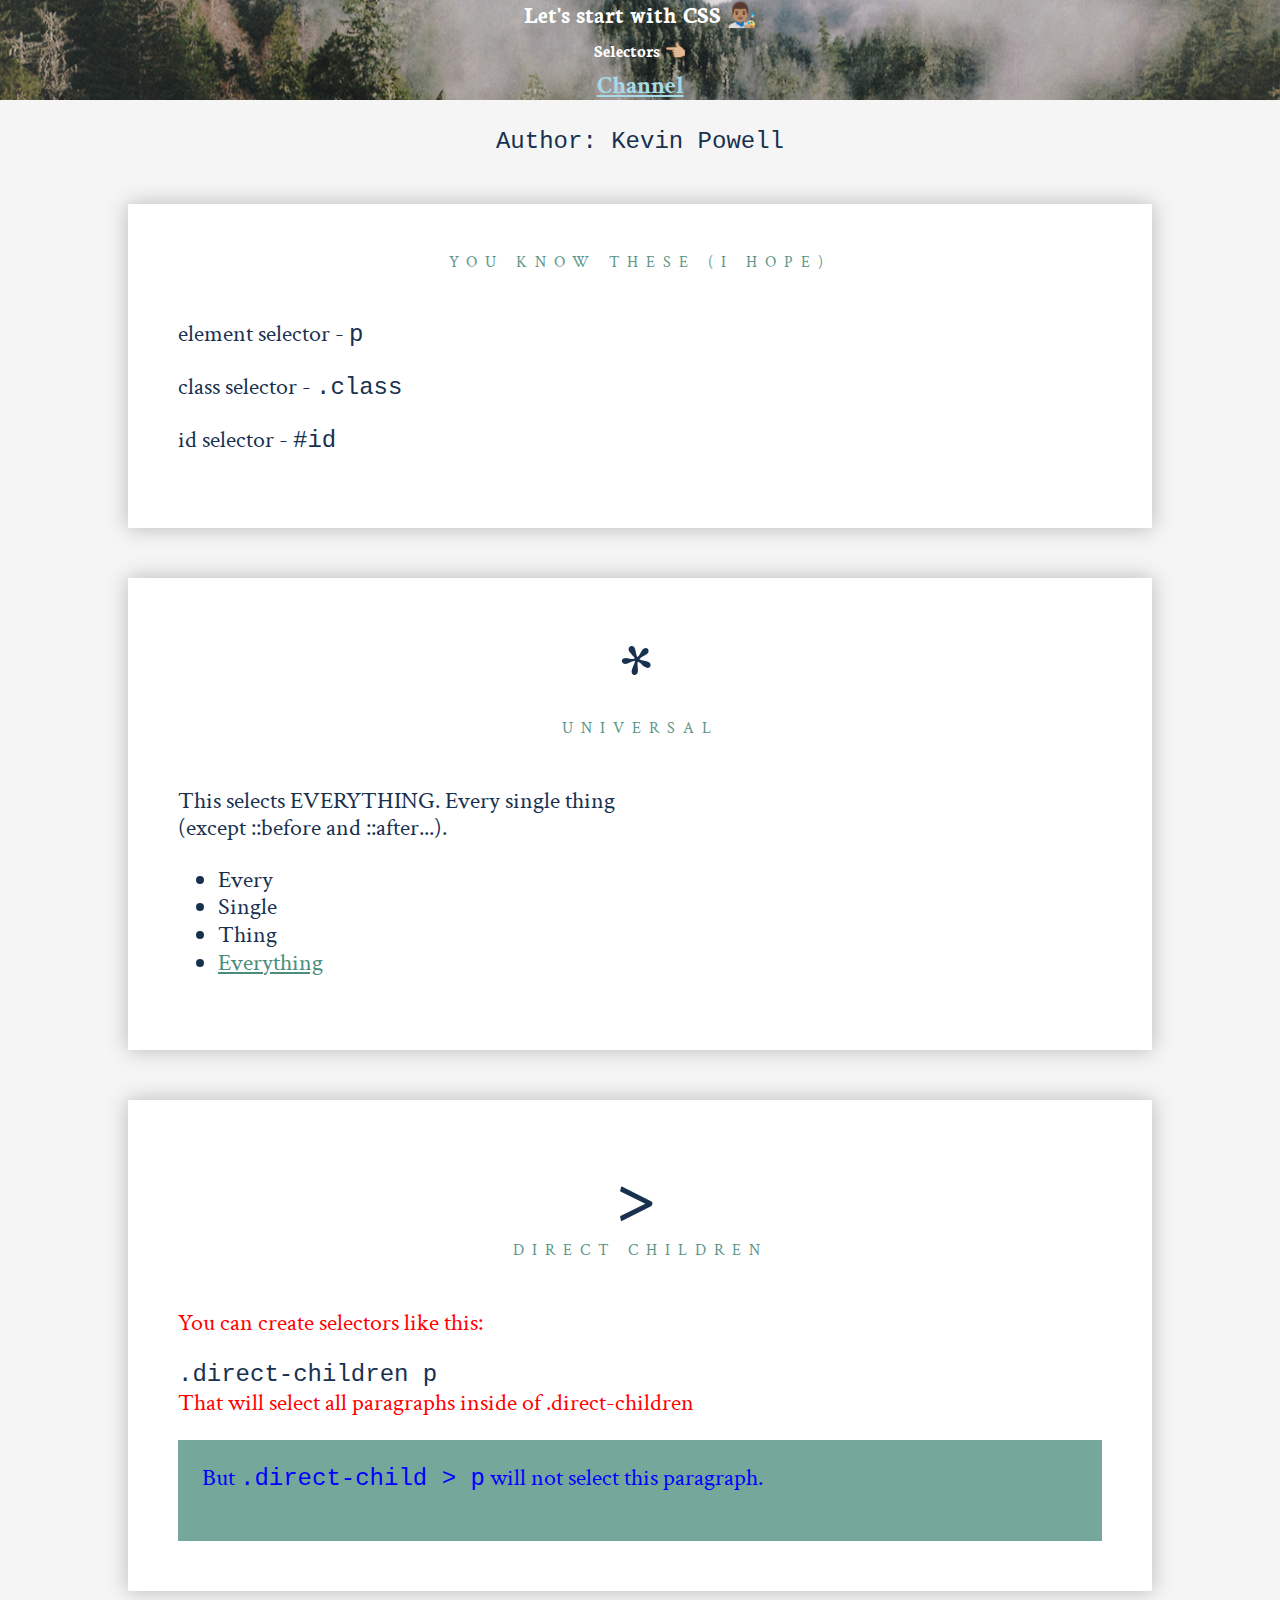
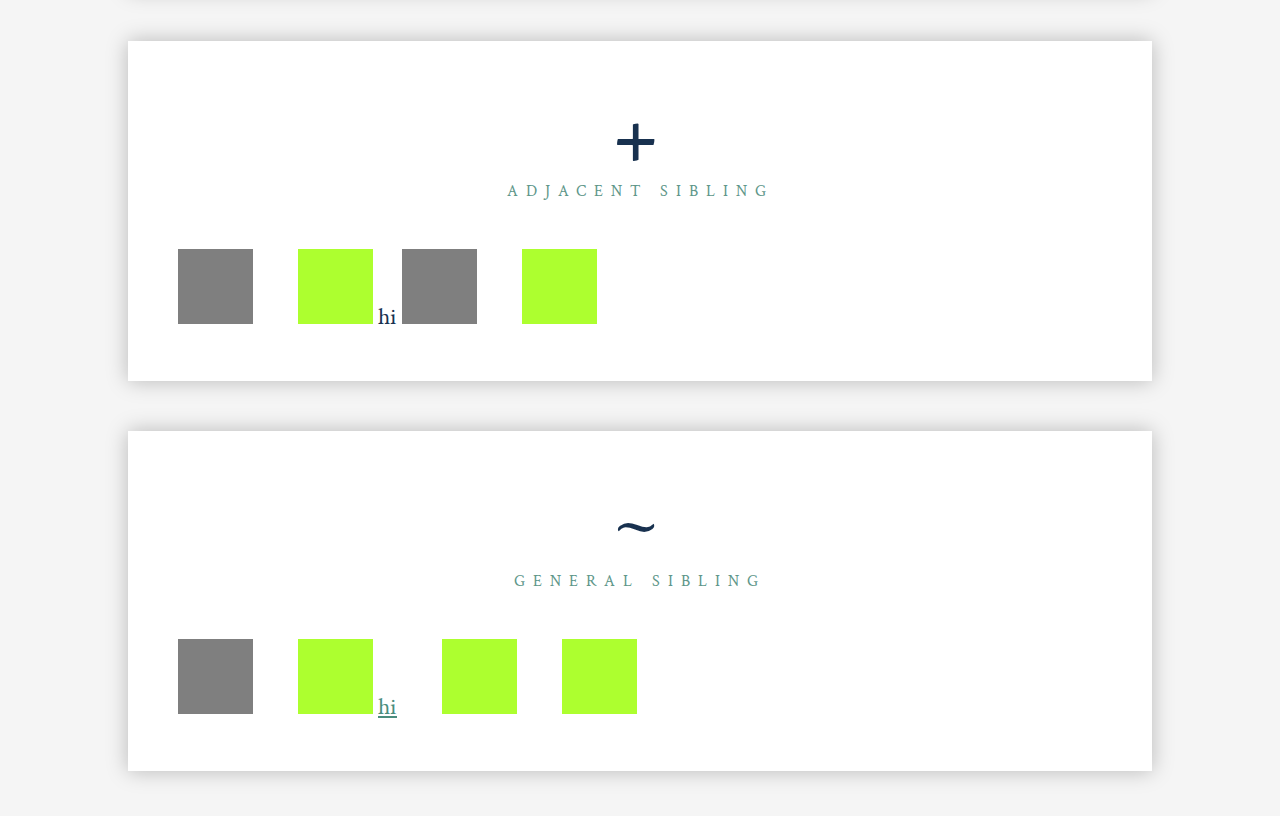
==== 1 - selectors/index.html @ 2d1a207d "initial commit" ====
<!DOCTYPE html>
<html lang="en">
  <head>
    <meta charset="UTF-8" />
    <meta http-equiv="X-UA-Compatible" content="IE=edge" />
    <meta name="viewport" content="width=device-width, initial-scale=1.0" />
    <title>CSS Talk</title>
    <link rel="stylesheet" href="styles.css" />
    <link rel="stylesheet" href="../header/normalize.css" />
    <link rel="stylesheet" href="../header/header.css" />
    <link
      href="https://fonts.googleapis.com/css2?family=Neuton:ital@1&display=swap"
      rel="stylesheet"
    />
  </head>
  <body>
    <div class="sample-header">
      <div class="sample-header-section">
        <h1 class="title">Let's start with CSS 👨🏽‍🎨</h1>
        <h1 class="subtitle">Selectors 👈🏼</h1>
        <a class= "header-link" href= "https://www.youtube.com/kepowob/videos"> Channel </a>
      </div>     
    </div>

     <!------------------------------------------------------------------------------------------------------->




    <h3 class="author">Author: Kevin Powell </h3>

    <section class="the-ones-you-know">
      <h2>You know these (I hope)</h2>
      <p>element selector - <code>p</code></p>
      <p id = "test-id">class selector - <code>.class</code></p>
      <p>id selector - <code>#id</code> </p>
    </section>

    <section class="universal">
      <h2><span>*</span>Universal</h2>
      <p>This selects EVERYTHING. Every single thing<br> (except ::before and ::after...).</p>
      <ul>
        <li>Every</li>
        <li>Single</li>
        <li>Thing</li>
        <li><a href="#">Everything</a></li>
      </ul>
    </section>

    <section class="direct-children">
      <h2><span>></span>Direct children</h2>
      <p>You can create selectors like this:</p>
      <code>.direct-children p</code>
      <p>That will select all paragraphs inside of .direct-children</p>
      <div class="example">
        <p>But <code>.direct-child > p</code> will not select this paragraph.</p>
      </div>
    </section>

    <section class="adjacent-sibling">
      <h2> <span>+</span>Adjacent sibling</h2>
      <div class="box"></div>
      <div class="box"></div>
      <span>hi</span>
      <div class="box"></div>
      <div class="box"></div>
    </section>

    <section class="general-sibling">
      <h2><span>~</span>General Sibling</h2>
      <div class="box"></div>
      <div class="box"></div> 
      <a href="#">hi</a>
      <div class="box"></div>
      <div class="box"></div>
    </section>

    
     <!------------------------------------------------------------------------------------------------------->
  </body>
</html>
---- 1 - selectors/styles.css ----
@import url("https://fonts.googleapis.com/css?family=Crimson+Text:400,700");

*,
*::before,
*::after {
  box-sizing: border-box;
  margin-top: 0;
}

body {
  background: #f5f5f5;
  color: #18314f;
  font-family: "Crimson Text", serif;
  font-size: 1.5rem;
}

.author {
  text-align: center;
  font-size: 1.5rem;
  font-family: "Courier New", Courier, monospace;
  line-height: 1;
  font-weight: 300;
  margin-top: 30px;
}

h2 {
  font-weight: 400;
  text-transform: uppercase;
  font-size: 1rem;
  margin-bottom: 3em;
  letter-spacing: 8px;
  text-align: center;
  color: #60978a;
}

h2::after {
  content: "";
  display: block;
  border-bottom: 1px solid rgba(#18314f, 0.25);
  width: 20%;
  margin: 3em auto 0;
}

h2 span {
  font-size: 5em;
  font-weight: 700;
  display: block;
  color: #18314f;
}

a {
  color: #4a8d7d;

  &:hover {
    color: #7ae7c7;
  }
}

section {
  background: white;
  box-shadow: 0 0 20px rgba(0, 0, 0, 0.25);
  width: 80%;
  margin: 50px auto;
  padding: 50px;
}

.text {
  background: #75a79b;
  padding: 0.25em;
}

.direct-children .example {
  padding: 1em;
  background: #75a79b;
}

.adjacent-sibling .box {
  height: 75px;
  width: 75px;
  background: rgba(0, 0, 0, 0.5);
  display: inline-block;
}

.general-sibling .box {
  height: 75px;
  width: 75px;
  background: rgba(0, 0, 0, 0.5);
  display: inline-block;
}

/* =================================
   Universal 
   ================================= */

/* =================================
   Direct children
   ================================= */

.direct-children p {
  color: red;
}

.example p {
  color: blue;
}

/* =================================
   Adjacent siblings
   ================================= */

.adjacent-sibling .box + .box {
  margin-left: 40px;
  background-color: greenyellow;
}
/* =================================
   General siblings
   ================================= */

.general-sibling .box ~ .box {
  margin-left: 40px;
  background-color: greenyellow;
}
---- header/header.css ----
.sample-header {
  display: block;
  height: 100px;
  width: 100%;
  margin-bottom: 10px;
  background-image: url("header.jpeg");
  background-position: center;
  background-size: cover;
  background-repeat: no-repeat;
}

.sample-header-section {
  height: 80px;
  text-align: center;
}

.sample-header-section .title {
  margin: 0px 0px 10px 0px;
  color: white;
  text-align: center;
  font-family: "Neuton", serif;
  text-shadow: 3px 4px rgba(black, 0.1);
  font-size: 24px;
  font-weight: bold;
}

.sample-header-section .subtitle {
  color: white;
  text-align: center;
  font-family: "Neuton", serif;
  font-size: 18px;

  @media (max-width: 105px) {
    font-size: 5px;
  }
}

.header-link {
  color: rgb(165, 219, 233);
  font-weight: bold;
}

.title {
  color: black;
}
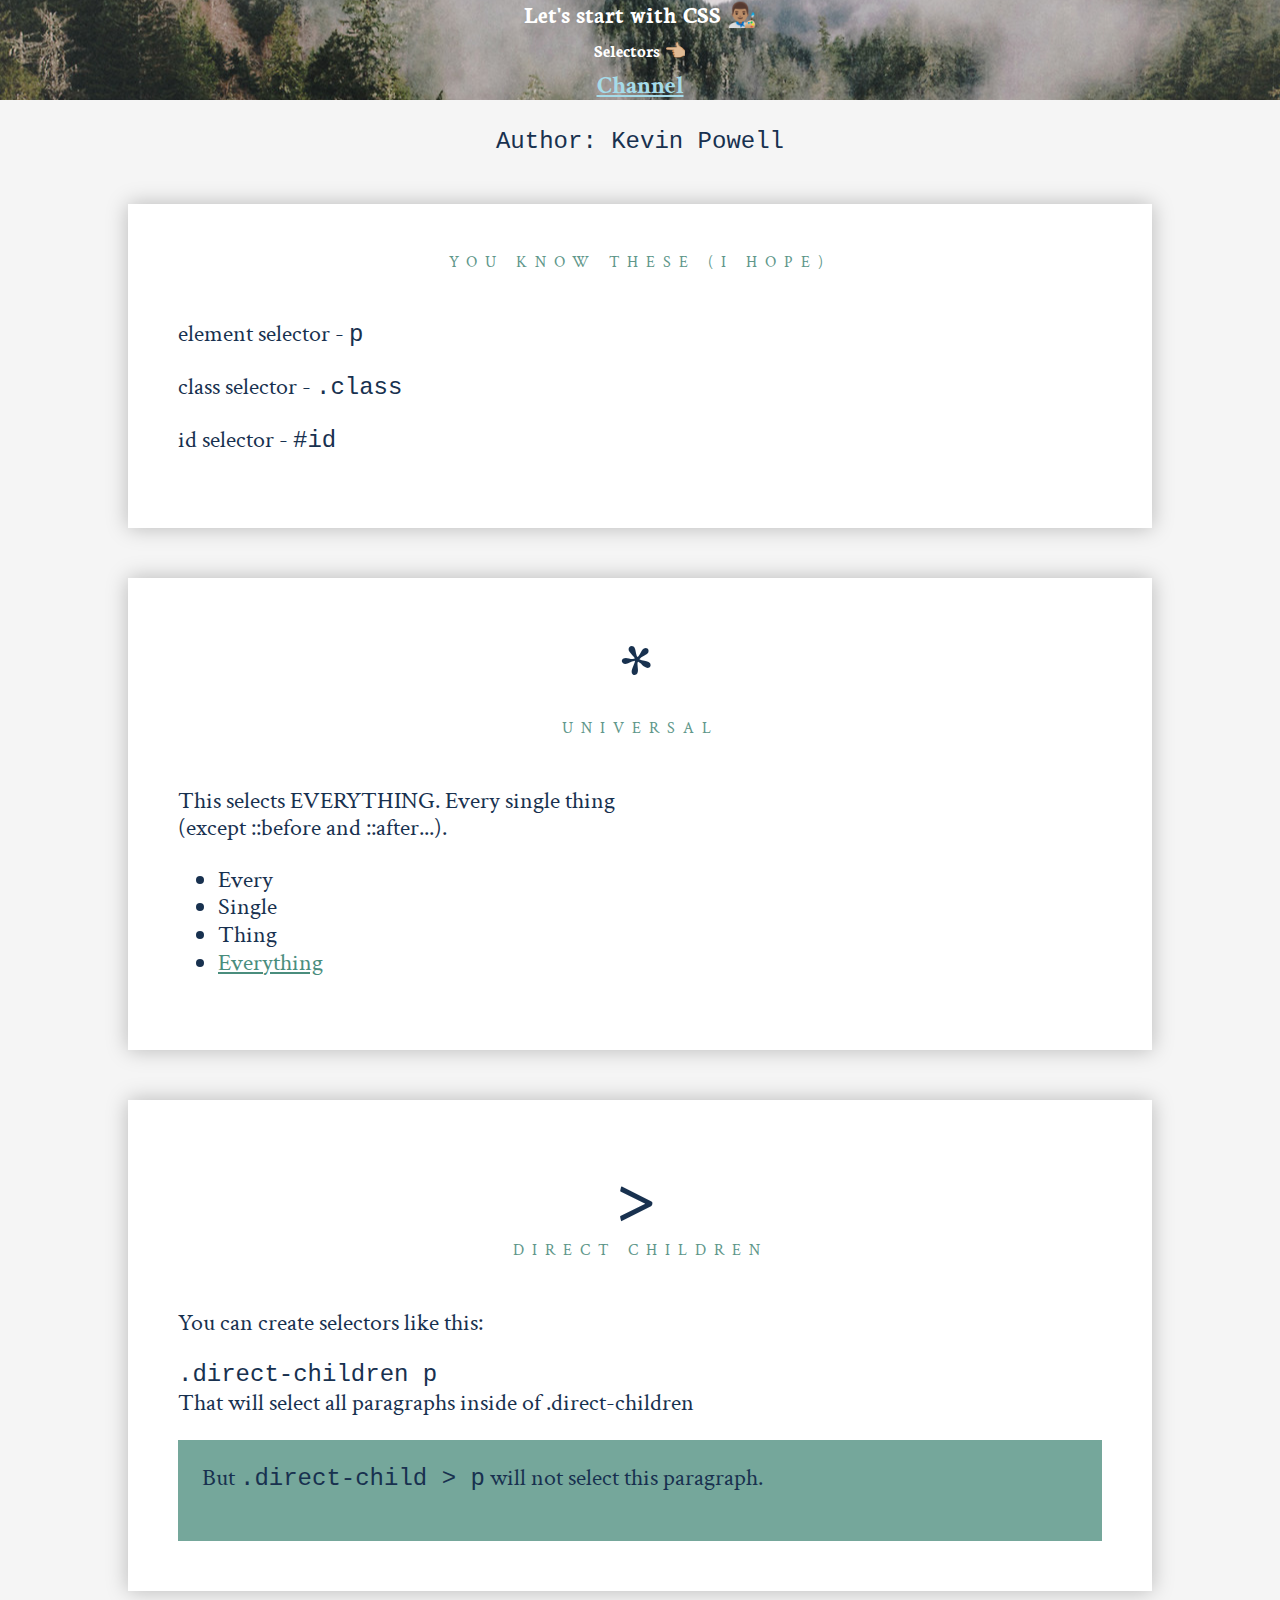
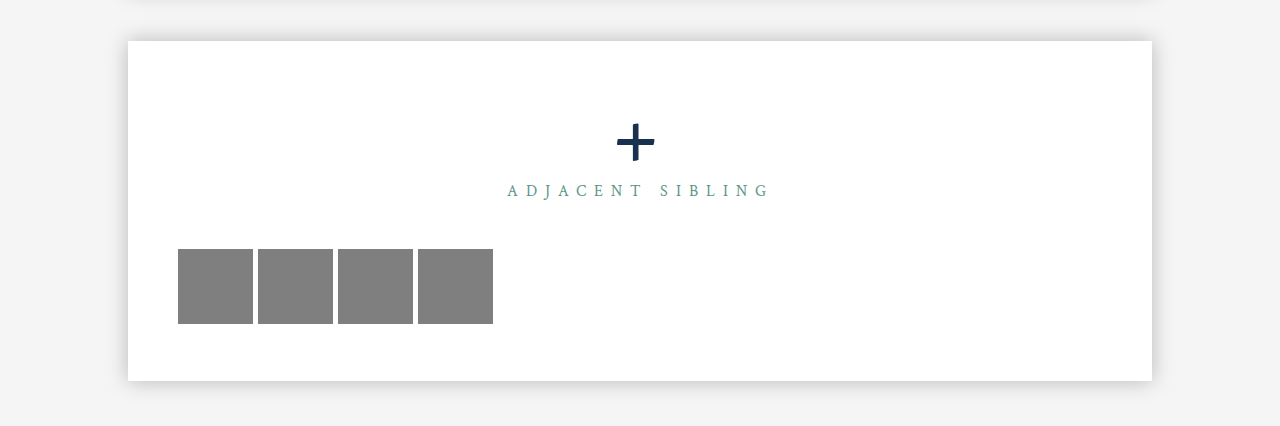
==== commit 36cb02bf: "fix" ====
--- a/1 - selectors/index.html
+++ b/1 - selectors/index.html
@@ -61,20 +61,9 @@
       <h2> <span>+</span>Adjacent sibling</h2>
       <div class="box"></div>
       <div class="box"></div>
-      <span>hi</span>
       <div class="box"></div>
       <div class="box"></div>
     </section>
-
-    <section class="general-sibling">
-      <h2><span>~</span>General Sibling</h2>
-      <div class="box"></div>
-      <div class="box"></div> 
-      <a href="#">hi</a>
-      <div class="box"></div>
-      <div class="box"></div>
-    </section>
-
     
      <!------------------------------------------------------------------------------------------------------->
   </body>
--- a/1 - selectors/styles.css
+++ b/1 - selectors/styles.css
@@ -96,27 +96,6 @@
    Direct children
    ================================= */
 
-.direct-children p {
-  color: red;
-}
-
-.example p {
-  color: blue;
-}
-
 /* =================================
    Adjacent siblings
    ================================= */
-
-.adjacent-sibling .box + .box {
-  margin-left: 40px;
-  background-color: greenyellow;
-}
-/* =================================
-   General siblings
-   ================================= */
-
-.general-sibling .box ~ .box {
-  margin-left: 40px;
-  background-color: greenyellow;
-}
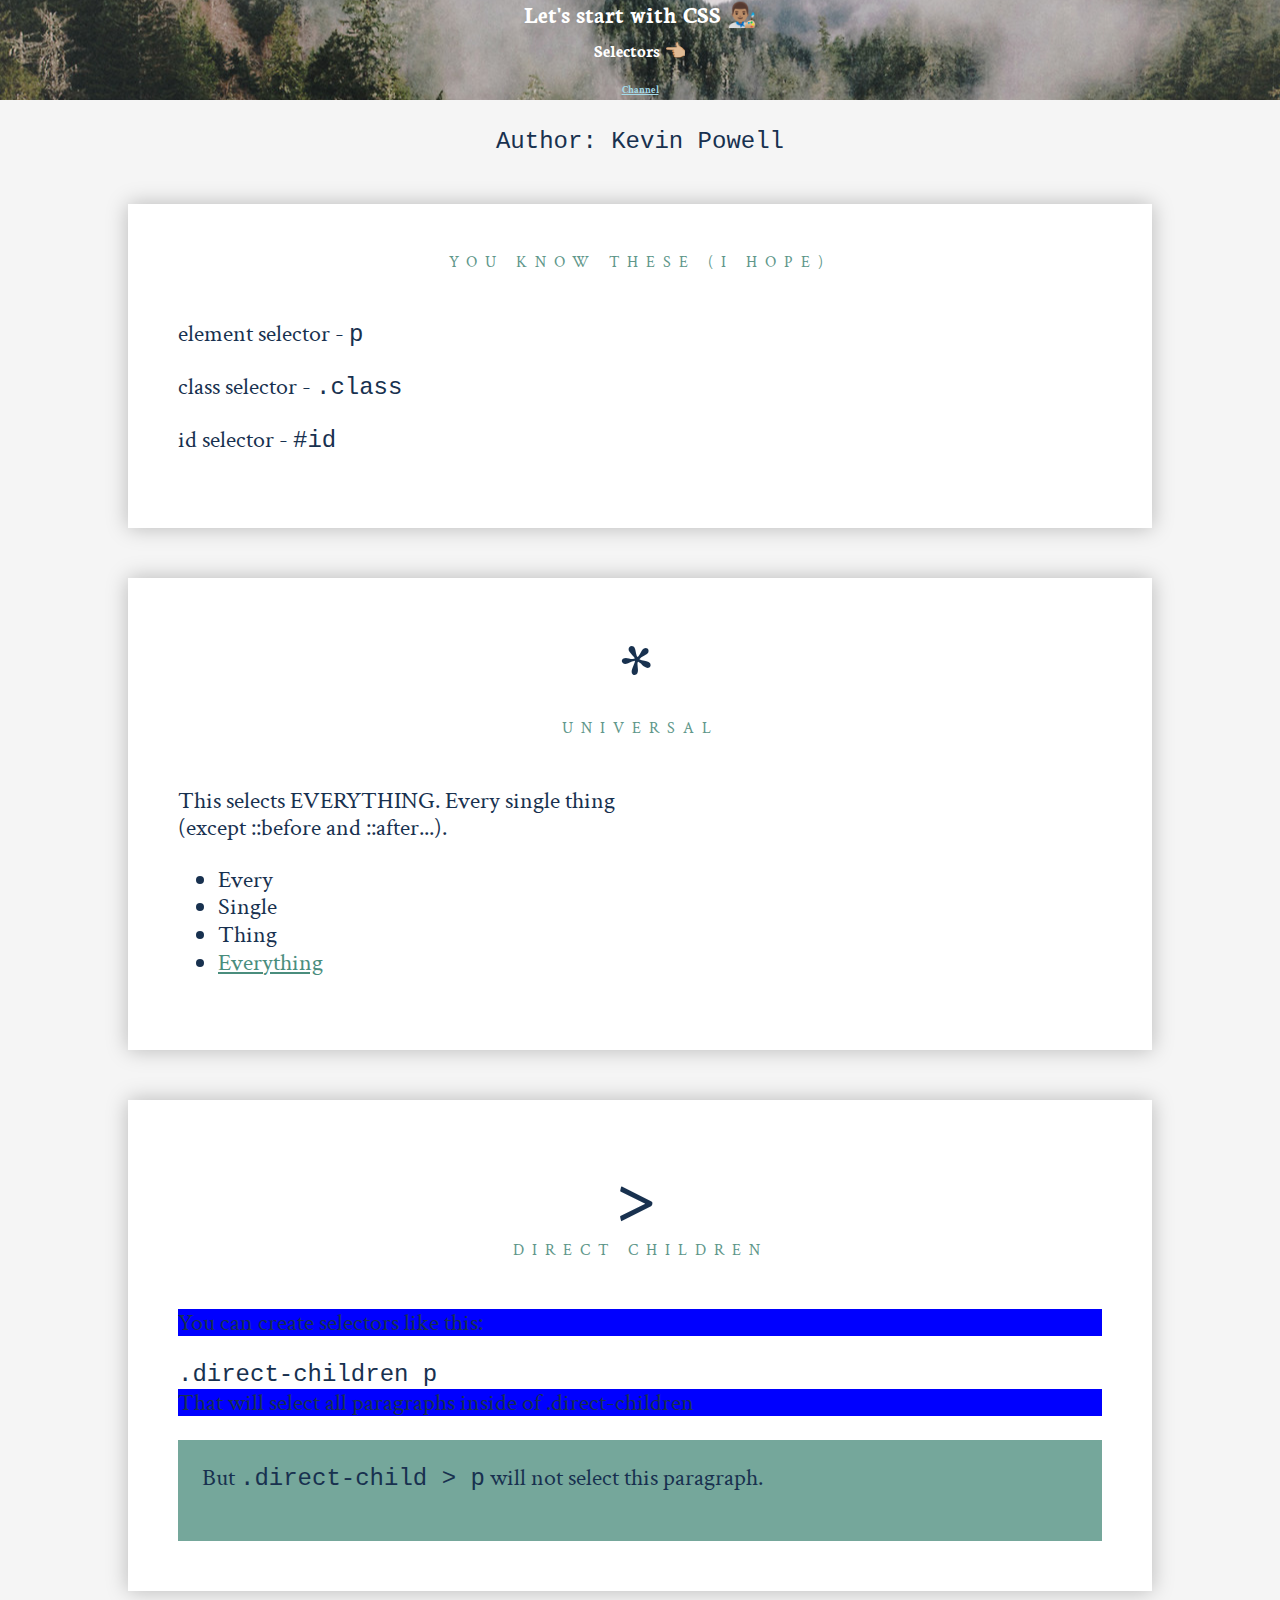
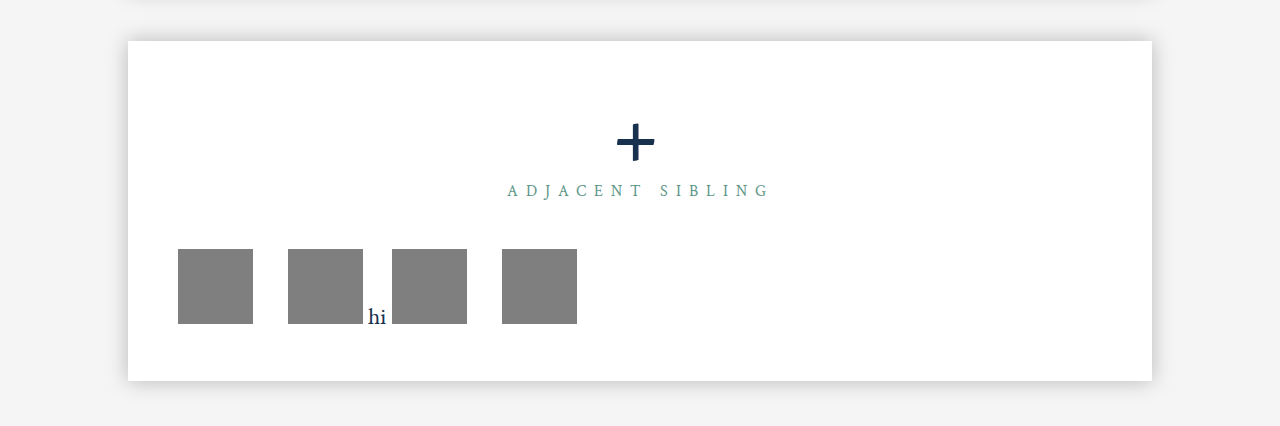
==== commit 74d831bf: "css talk" ====
--- a/1 - selectors/index.html
+++ b/1 - selectors/index.html
@@ -46,7 +46,7 @@
         <li><a href="#">Everything</a></li>
       </ul>
     </section>
-
+    
     <section class="direct-children">
       <h2><span>></span>Direct children</h2>
       <p>You can create selectors like this:</p>
@@ -61,6 +61,7 @@
       <h2> <span>+</span>Adjacent sibling</h2>
       <div class="box"></div>
       <div class="box"></div>
+      <span>hi</span>
       <div class="box"></div>
       <div class="box"></div>
     </section>
--- a/1 - selectors/styles.css
+++ b/1 - selectors/styles.css
@@ -92,10 +92,17 @@
    Universal 
    ================================= */
 
+* {
+}
 /* =================================
    Direct children
    ================================= */
-
+.direct-children > p {
+  background-color: blue;
+}
 /* =================================
    Adjacent siblings
    ================================= */
+.adjacent-sibling .box + .box {
+  margin-left: 30px;
+}
--- a/header/header.css
+++ b/header/header.css
@@ -38,6 +38,7 @@
 .header-link {
   color: rgb(165, 219, 233);
   font-weight: bold;
+  font-size: 10px;
 }
 
 .title {
